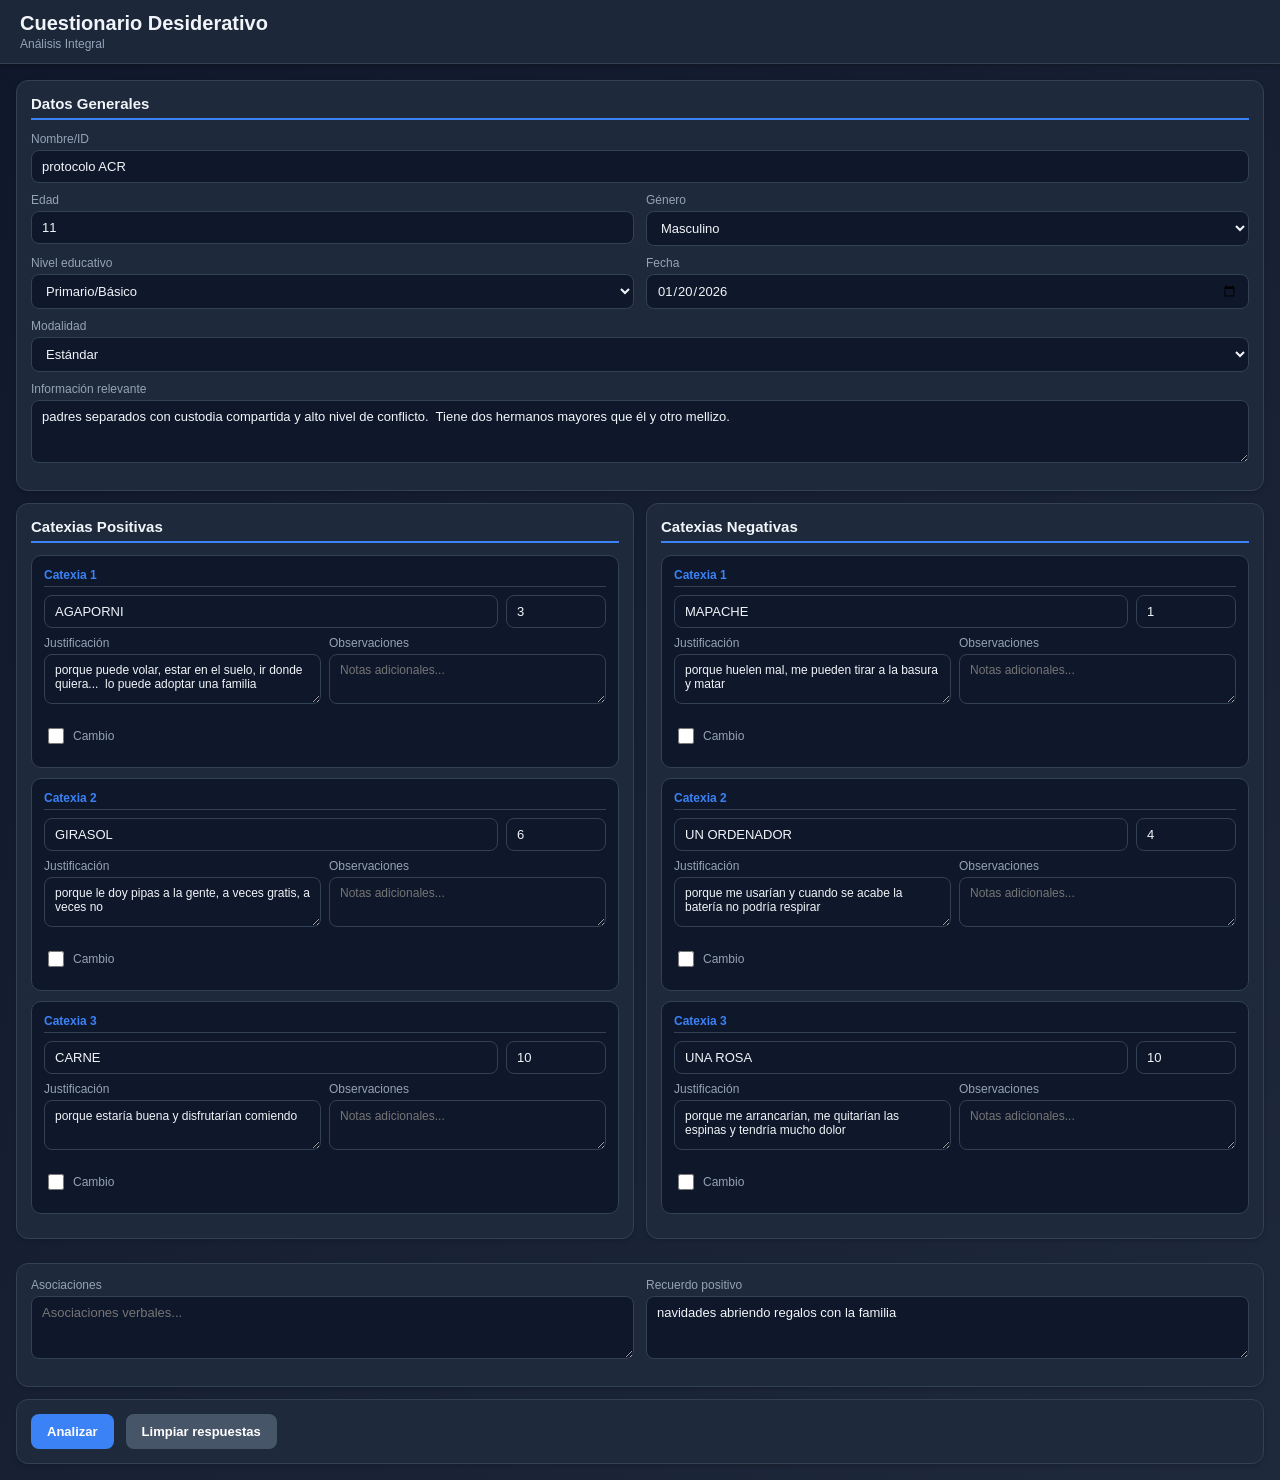
==== form.html @ c26e13d3 "Add files via upload" ====
<!DOCTYPE html>
<html lang="es">
<head>
  <meta charset="UTF-8"/>
  <meta name="viewport" content="width=device-width,initial-scale=1"/>
  <title>Cuestionario Desiderativo — Análisis Integral</title>
  <link rel="stylesheet" href="form.css"/>
</head>
<body>
  <header class="topbar">
    <div>
      <h1>Cuestionario Desiderativo</h1>
      <p class="subtitle">Análisis Integral</p>
    </div>
  </header>

  <main class="container">
    <section class="card">
      <h2>Datos Generales</h2>

      <div class="field">
        <label for="nombre">Nombre/ID</label>
        <input type="text" id="nombre" placeholder="Ej: Caso-001" required/>
      </div>

      <div class="row">
        <div class="field">
          <label for="edad">Edad</label>
          <input type="number" id="edad" min="4" max="100" required/>
        </div>

        <div class="field">
          <label for="genero">Género</label>
          <select id="genero" required>
            <option value="masculino">Masculino</option>
            <option value="femenino">Femenino</option>
            <option value="otro">Otro/No binario</option>
            <option value="no_consignado">No consignado</option>
          </select>
        </div>
      </div>

      <div class="row">
        <div class="field">
          <label for="nivel_educativo">Nivel educativo</label>
          <select id="nivel_educativo" required>
            <option value="primario">Primario/Básico</option>
            <option value="secundario">Secundario/Obligatorio</option>
            <option value="universitario">Universitario/Superior</option>
            <option value="postgrado">Postgrado/Especialización</option>
          </select>
        </div>

        <div class="field">
          <label for="fecha">Fecha</label>
          <input type="date" id="fecha" required/>
        </div>
      </div>

      <div class="field">
        <label for="modalidad">Modalidad</label>
        <select id="modalidad" required>
          <option value="estandar">Estándar</option>
          <option value="guiada_abreviada">Guiada Abreviada</option>
          <option value="guiada_extendida">Guiada Extendida</option>
        </select>
      </div>

      <div class="field">
        <label for="informacion">Información relevante</label>
        <textarea id="informacion" rows="3" placeholder="Contexto clínico, condiciones, observaciones..."></textarea>
      </div>
    </section>

    <div class="catexias-grid">
      <section class="card">
        <h2>Catexias Positivas</h2>
        <div id="positivas-container"></div>
      </section>

      <section class="card">
        <h2>Catexias Negativas</h2>
        <div id="negativas-container"></div>
      </section>
    </div>

    <section class="card">
      <div class="row">
        <div class="field">
          <label for="asociaciones">Asociaciones</label>
          <textarea id="asociaciones" rows="3" placeholder="Asociaciones verbales... "></textarea>
        </div>

        <div class="field">
          <label for="recuerdo">Recuerdo positivo</label>
          <textarea id="recuerdo" rows="3" placeholder="Recuerdo positivo del evaluado..."></textarea>
        </div>
      </div>
    </section>

    <section class="card actions">
      <div class="actions-row">
        <button type="button" id="analizar" class="primary">Analizar</button>
        <button type="button" id="limpiar" class="secondary">Limpiar respuestas</button>

        <div id="status" class="status" aria-live="polite">
          <span id="spinner" class="spinner" hidden></span>
          <span id="statusText"></span>
        </div>
      </div>
    </section>
  </main>

  <script src="form.js"></script>
</body>
</html>
---- form.css ----
:root{
  --bg-primary:#0f172a;
  --bg-secondary:#1e293b;
  --bg-card:#1e293b;
  --border:#334155;
  --text:#f1f5f9;
  --text-muted:#94a3b8;
  --primary:#3b82f6;
  --primary-hover:#2563eb;
  --secondary:#475569;
  --secondary-hover:#64748b;
  --danger:#ef4444;
  --danger-hover:#dc2626;
  --success:#10b981;
}

*{box-sizing:border-box;}

body{
  margin:0;
  font-family:'Inter',-apple-system,BlinkMacSystemFont,'Segoe UI',Roboto,sans-serif;
  background: linear-gradient(135deg,var(--bg-primary),var(--bg-secondary));
  color:var(--text);
  min-height:100vh;
  font-size:13px;
}

.topbar{
  background:rgba(30,41,59,0.95);
  backdrop-filter:blur(12px);
  border-bottom:1px solid var(--border);
  padding:12px 20px;
  position:sticky;
  top:0;
  z-index:100;
  box-shadow:0 2px 4px rgba(0,0,0,0.2);
}

h1{
  margin:0 0 2px;
  font-size:20px;
  font-weight:700;
  color:var(--text);
}

.subtitle{
  margin:0;
  color:var(--text-muted);
  font-size:12px;
  font-weight:500;
}

.container{
  max-width:1400px;
  margin:0 auto;
  padding:16px;
}

.card{
  background:var(--bg-card);
  border:1px solid var(--border);
  border-radius:12px;
  padding:14px;
  margin-bottom:12px;
  box-shadow:0 2px 4px rgba(0,0,0,0.15);
}

h2{
  margin:0 0 12px;
  font-size:15px;
  font-weight:600;
  color:var(--text);
  border-bottom:2px solid var(--primary);
  padding-bottom:6px;
}

.field{
  margin-bottom:10px;
}

label{
  display:block;
  font-size:12px;
  font-weight:500;
  color:var(--text-muted);
  margin-bottom:4px;
}

input,select,textarea{
  width:100%;
  padding:8px 10px;
  border-radius:8px;
  border:1px solid var(--border);
  background:var(--bg-primary);
  color:var(--text);
  font-family:inherit;
  font-size:13px;
  transition:all 0.2s ease;
}

input:focus,select:focus,textarea:focus{
  outline:none;
  border-color:var(--primary);
  box-shadow:0 0 0 2px rgba(59,130,246,0.1);
}

.row{
  display:grid;
  grid-template-columns:1fr 1fr;
  gap:12px;
}

.catexias-grid{
  display:grid;
  grid-template-columns:1fr 1fr;
  gap:12px;
  margin-bottom:12px;
}

.catexia-item{
  background:var(--bg-primary);
  border:1px solid var(--border);
  border-radius:10px;
  padding:12px;
  margin-bottom:10px;
}

.catexia-header{
  font-size:12px;
  font-weight:600;
  color:var(--primary);
  margin-bottom:8px;
  padding-bottom:4px;
  border-bottom:1px solid var(--border);
}

.catexia-main{
  display:grid;
  grid-template-columns:1fr 100px;
  gap:8px;
  margin-bottom:8px;
}

.catexia-texts{
  display:grid;
  grid-template-columns:1fr 1fr;
  gap:8px;
  margin-bottom:8px;
}

.catexia-texts textarea{
  min-height:50px;
  font-size:12px;
}

.checkbox-row{
  display:flex;
  align-items:center;
  gap:6px;
  margin-bottom:8px;
}

.checkbox-row input[type="checkbox"]{
  width:16px;
  height:16px;
  cursor:pointer;
}

.checkbox-row label{
  margin:0;
  cursor:pointer;
  font-size:12px;
}

.add-btn{
  width:100%;
  padding:8px;
  background:rgba(59,130,246,0.15);
  color:var(--primary);
  border:1px dashed var(--primary);
  border-radius:6px;
  font-size:12px;
  font-weight:600;
  cursor:pointer;
  transition:all 0.2s ease;
  margin-bottom:8px;
}

.add-btn:hover{
  background:rgba(59,130,246,0.25);
}

.extra-response{
  display:grid;
  grid-template-columns:1fr 90px 36px;
  gap:8px;
  margin-bottom:6px;
  padding:8px;
  background:rgba(15,23,42,0.5);
  border-radius:6px;
  border:1px solid rgba(51,65,85,0.5);
}

.extra-response input{
  font-size:12px;
  padding:6px 8px;
}

.remove-btn{
  background:var(--danger);
  color:white;
  border:none;
  border-radius:6px;
  cursor:pointer;
  font-weight:600;
  font-size:16px;
  transition:all 0.2s ease;
  padding:0;
}

.remove-btn:hover{
  background:var(--danger-hover);
}

button{
  border:none;
  border-radius:8px;
  padding:10px 16px;
  cursor:pointer;
  font-weight:600;
  font-family:inherit;
  font-size:13px;
  transition:all 0.2s ease;
}

button.primary{
  background:var(--primary);
  color:white;
}

button.primary:hover{
  background:var(--primary-hover);
  transform:translateY(-1px);
  box-shadow:0 4px 12px rgba(59,130,246,0.4);
}

button.secondary{
  background:var(--secondary);
  color:white;
}

button.secondary:hover{
  background:var(--secondary-hover);
}

button:disabled{
  opacity:0.5;
  cursor:not-allowed;
  transform:none;
}

.actions{
  margin-bottom:0;
}

.actions-row{
  display:flex;
  align-items:center;
  gap:12px;
}

.status{
  display:flex;
  align-items:center;
  gap:10px;
  min-height:20px;
  color:var(--text-muted);
  font-size:13px;
  font-weight:500;
}

.spinner{
  width:18px;
  height:18px;
  border-radius:50%;
  border:3px solid rgba(59,130,246,0.2);
  border-top-color:var(--primary);
  animation:spin 0.8s linear infinite;
}

@keyframes spin{
  to{transform:rotate(360deg);}
}

@media(max-width:1024px){
  .catexias-grid{
    grid-template-columns:1fr;
  }
  .row{
    grid-template-columns:1fr;
  }
}
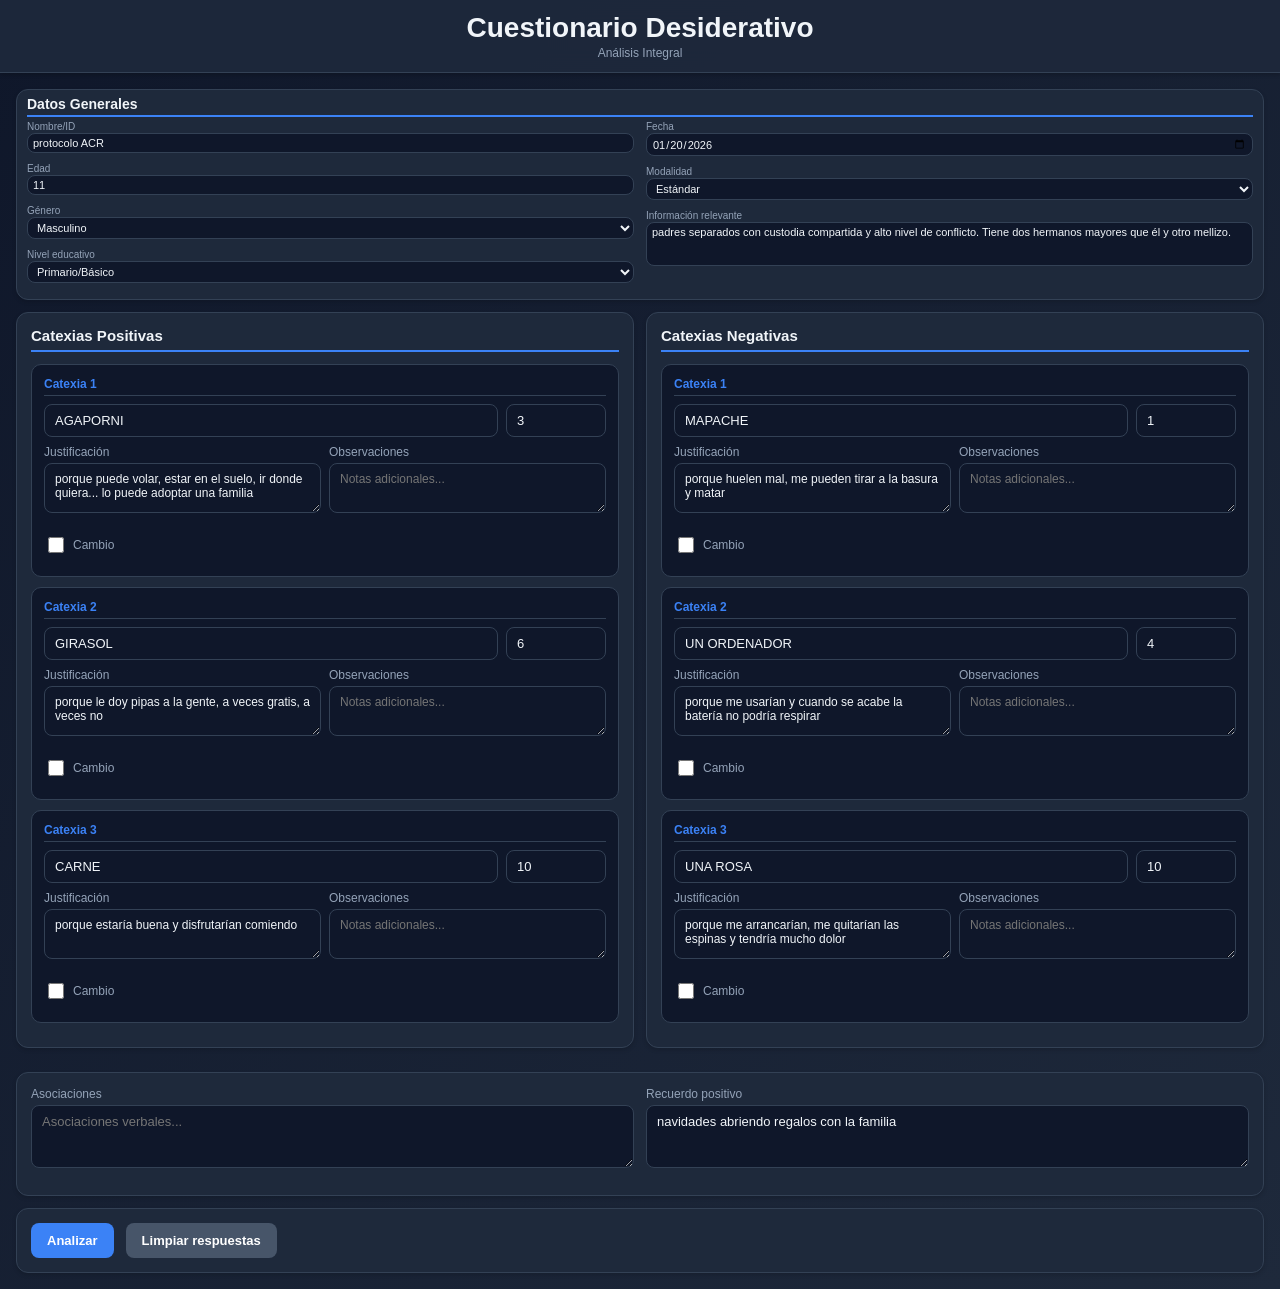
==== commit a584c818: "Add files via upload" ====
--- a/form.html
+++ b/form.html
@@ -9,66 +9,69 @@
 <body>
   <header class="topbar">
     <div>
-      <h1>Cuestionario Desiderativo</h1>
+      <h1 style="text-align: center; font-size: 28px;">Cuestionario Desiderativo</h1>
       <p class="subtitle">Análisis Integral</p>
     </div>
   </header>
 
   <main class="container">
-    <section class="card">
+    <section class="card compact-card">
       <h2>Datos Generales</h2>
+      
+      <div class="datos-generales-grid">
+        <!-- Columna izquierda -->
+        <div>
+          <div class="field compact-field">
+            <label for="nombre">Nombre/ID</label>
+            <input type="text" id="nombre" placeholder="Ej: Caso-001" required/>
+          </div>
 
-      <div class="field">
-        <label for="nombre">Nombre/ID</label>
-        <input type="text" id="nombre" placeholder="Ej: Caso-001" required/>
-      </div>
+          <div class="field compact-field">
+            <label for="edad">Edad</label>
+            <input type="number" id="edad" min="4" max="100" required/>
+          </div>
 
-      <div class="row">
-        <div class="field">
-          <label for="edad">Edad</label>
-          <input type="number" id="edad" min="4" max="100" required/>
+          <div class="field compact-field">
+            <label for="genero">Género</label>
+            <select id="genero" required>
+              <option value="masculino">Masculino</option>
+              <option value="femenino">Femenino</option>
+              <option value="otro">Otro</option>
+            </select>
+          </div>
+
+          <div class="field compact-field">
+            <label for="nivel_educativo">Nivel educativo</label>
+            <select id="nivel_educativo" required>
+              <option value="primario">Primario/Básico</option>
+              <option value="secundario">Secundario/Obligatorio</option>
+              <option value="universitario">Universitario/Superior</option>
+              <option value="postgrado">Postgrado/Especialización</option>
+            </select>
+          </div>
         </div>
 
-        <div class="field">
-          <label for="genero">Género</label>
-          <select id="genero" required>
-            <option value="masculino">Masculino</option>
-            <option value="femenino">Femenino</option>
-            <option value="otro">Otro/No binario</option>
-            <option value="no_consignado">No consignado</option>
-          </select>
+        <!-- Columna derecha -->
+        <div>
+          <div class="field compact-field">
+            <label for="fecha">Fecha</label>
+            <input type="date" id="fecha" required/>
+          </div>
+
+          <div class="field compact-field">
+            <label for="modalidad">Modalidad</label>
+            <select id="modalidad" required>
+              <option value="estandar">Estándar</option>
+              <option value="guiada_abreviada">Guiada Abreviada</option>
+              <option value="guiada_extendida">Guiada Extendida</option>
+            </select>
+          </div>
+
+          <div class="field compact-field">
+            <label for="informacion">Información relevante</label>
+            <textarea id="informacion" rows="3" placeholder="Contexto clínico, condiciones, observaciones..."></textarea>
+          </div>
         </div>
-      </div>
-
-      <div class="row">
-        <div class="field">
-          <label for="nivel_educativo">Nivel educativo</label>
-          <select id="nivel_educativo" required>
-            <option value="primario">Primario/Básico</option>
-            <option value="secundario">Secundario/Obligatorio</option>
-            <option value="universitario">Universitario/Superior</option>
-            <option value="postgrado">Postgrado/Especialización</option>
-          </select>
-        </div>
-
-        <div class="field">
-          <label for="fecha">Fecha</label>
-          <input type="date" id="fecha" required/>
-        </div>
-      </div>
-
-      <div class="field">
-        <label for="modalidad">Modalidad</label>
-        <select id="modalidad" required>
-          <option value="estandar">Estándar</option>
-          <option value="guiada_abreviada">Guiada Abreviada</option>
-          <option value="guiada_extendida">Guiada Extendida</option>
-        </select>
-      </div>
-
-      <div class="field">
-        <label for="informacion">Información relevante</label>
-        <textarea id="informacion" rows="3" placeholder="Contexto clínico, condiciones, observaciones..."></textarea>
       </div>
     </section>
 
@@ -109,6 +112,15 @@
         </div>
       </div>
     </section>
+
+    <!-- Sección de resultado (oculta inicialmente) -->
+    <section class="card" id="result-section" style="display:none;">
+      <h2>Informe Generado (editable)</h2>
+      <div id="result-text" contenteditable="true" class="result-editable"></div>
+      <div style="margin-top: 12px;">
+        <button type="button" id="guardar-imprimir" class="primary">Guardar / Imprimir</button>
+      </div>
+    </section>
   </main>
 
   <script src="form.js"></script>
--- a/form.css
+++ b/form.css
@@ -48,6 +48,7 @@
   color:var(--text-muted);
   font-size:12px;
   font-weight:500;
+  text-align: center;
 }
 
 .container{
@@ -63,6 +64,43 @@
   padding:14px;
   margin-bottom:12px;
   box-shadow:0 2px 4px rgba(0,0,0,0.15);
+}
+
+/* Estilo MUY compacto para Datos Generales */
+.compact-card {
+  padding: 6px 10px;
+}
+
+.compact-card h2 {
+  margin: 0 0 4px;
+  font-size: 14px;
+  padding-bottom: 3px;
+}
+
+.datos-generales-grid {
+  display: grid;
+  grid-template-columns: 1fr 1fr;
+  gap: 12px;
+}
+
+.compact-field {
+  margin-bottom: 2px;
+}
+
+.compact-field label {
+  margin-bottom: 1px;
+  font-size: 10px;
+}
+
+.compact-field input,
+.compact-field select,
+.compact-field textarea {
+  padding: 3px 5px;
+  font-size: 11px;
+}
+
+.compact-field textarea {
+  resize: none;
 }
 
 h2{
@@ -292,7 +330,62 @@
   to{transform:rotate(360deg);}
 }
 
+/* Estilos para el resultado - div editable con auto-expansión */
+.result-editable{
+  min-height:400px;
+  font-size:13px;
+  line-height:1.6;
+  text-align: justify;
+  padding: 12px;
+  border: 1px solid var(--border);
+  border-radius: 8px;
+  background: var(--bg-primary);
+  color: var(--text);
+  overflow-y: visible;
+  white-space: pre-wrap;
+  word-wrap: break-word;
+}
+
+.result-editable:focus{
+  outline:none;
+  border-color:var(--primary);
+  box-shadow:0 0 0 2px rgba(59,130,246,0.1);
+}
+
+.result-editable strong{
+  font-weight: 700;
+  color: var(--primary);
+}
+
+/* Estilos de impresión */
+@media print{
+  .topbar,.actions,#analizar,#limpiar,#status,#guardar-imprimir,h2{
+    display:none !important;
+  }
+  
+  .result-editable{
+    border:none;
+    background:white;
+    color:black;
+    padding:0;
+  }
+  
+  body{
+    background:white;
+    color:black;
+  }
+  
+  .card{
+    border:none;
+    box-shadow:none;
+    background:white;
+  }
+}
+
 @media(max-width:1024px){
+  .datos-generales-grid{
+    grid-template-columns:1fr;
+  }
   .catexias-grid{
     grid-template-columns:1fr;
   }
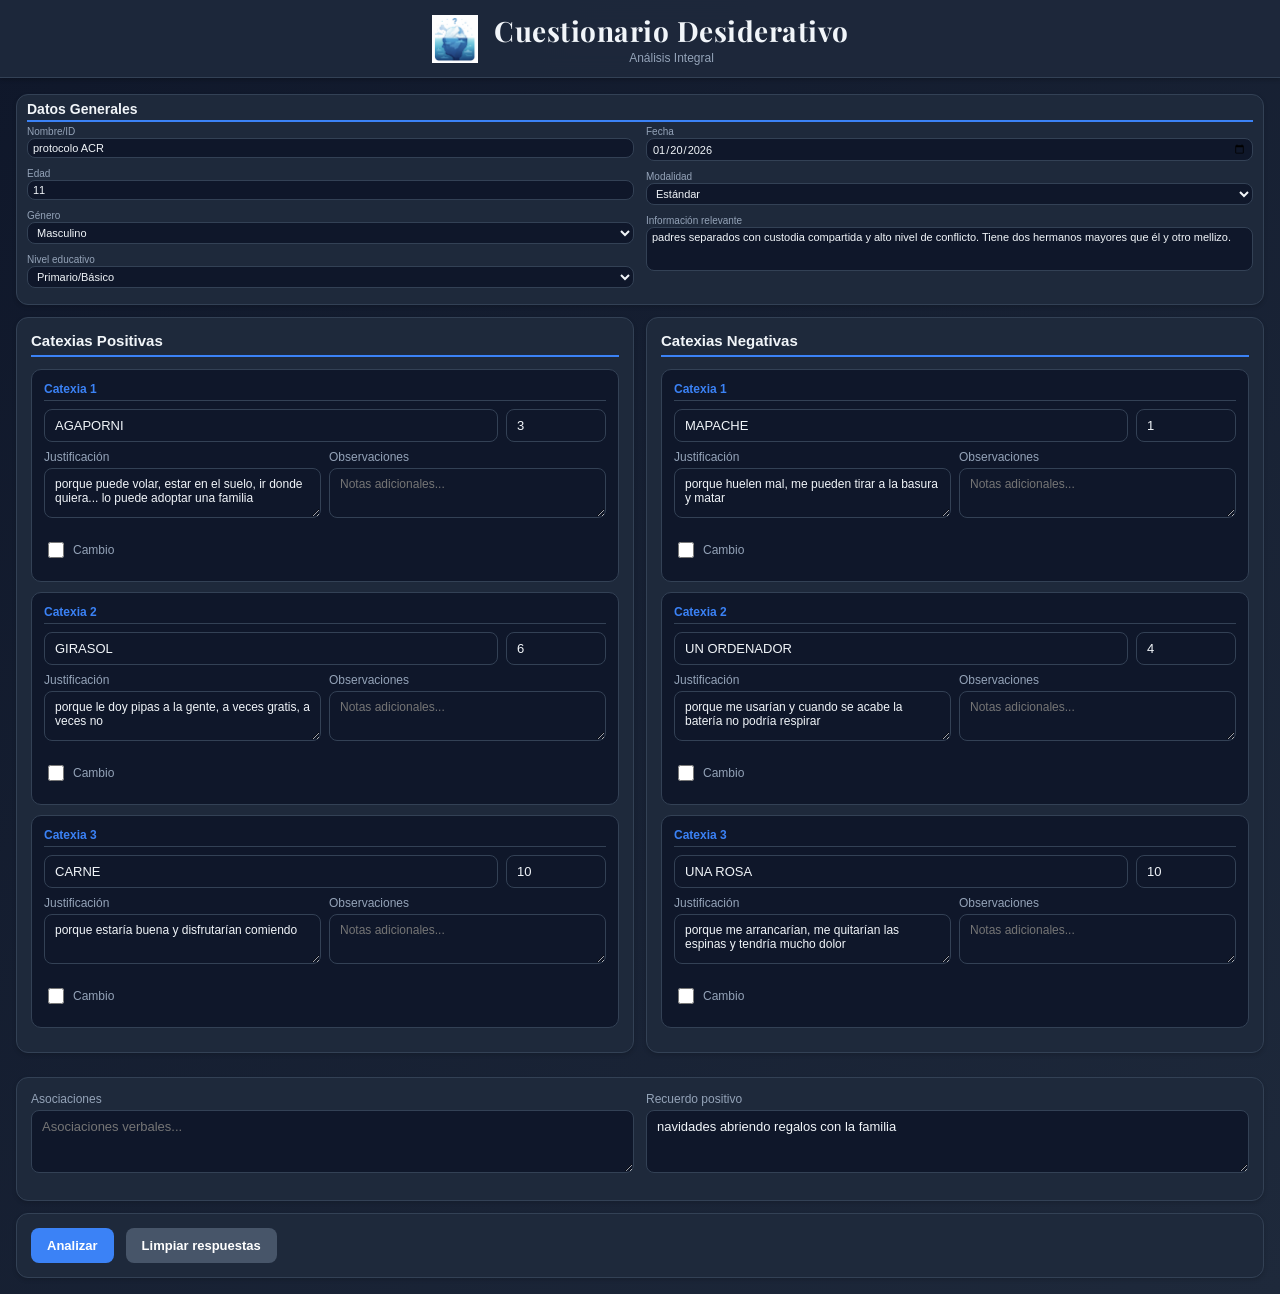
==== commit 094b77bb: "Add files via upload" ====
--- a/form.html
+++ b/form.html
@@ -4,13 +4,19 @@
   <meta charset="UTF-8"/>
   <meta name="viewport" content="width=device-width,initial-scale=1"/>
   <title>Cuestionario Desiderativo — Análisis Integral</title>
+  <link rel="preconnect" href="https://fonts.googleapis.com">
+  <link rel="preconnect" href="https://fonts.gstatic.com" crossorigin>
+  <link href="https://fonts.googleapis.com/css2?family=Playfair+Display:wght@700&display=swap" rel="stylesheet">
   <link rel="stylesheet" href="form.css"/>
 </head>
 <body>
   <header class="topbar">
-    <div>
-      <h1 style="text-align: center; font-size: 28px;">Cuestionario Desiderativo</h1>
-      <p class="subtitle">Análisis Integral</p>
+    <div class="header-content">
+      <img src="icon.png" alt="Icono" class="header-icon">
+      <div class="header-text">
+        <h1>Cuestionario Desiderativo</h1>
+        <p class="subtitle">Análisis Integral</p>
+      </div>
     </div>
   </header>
 
--- a/form.css
+++ b/form.css
@@ -36,11 +36,32 @@
   box-shadow:0 2px 4px rgba(0,0,0,0.2);
 }
 
+.header-content{
+  display: flex;
+  align-items: center;
+  justify-content: center;
+  gap: 15px;
+}
+
+.header-icon{
+  width: 48px;
+  height: 48px;
+  object-fit: contain;
+}
+
+.header-text{
+  display: flex;
+  flex-direction: column;
+  align-items: center;
+}
+
 h1{
   margin:0 0 2px;
-  font-size:20px;
+  font-size:28px;
   font-weight:700;
   color:var(--text);
+  font-family: 'Playfair Display', serif;
+  letter-spacing: 0.5px;
 }
 
 .subtitle{
@@ -392,4 +413,14 @@
   .row{
     grid-template-columns:1fr;
   }
+  
+  .header-content{
+    flex-direction: column;
+    gap: 8px;
+  }
+  
+  .header-icon{
+    width: 40px;
+    height: 40px;
+  }
 }
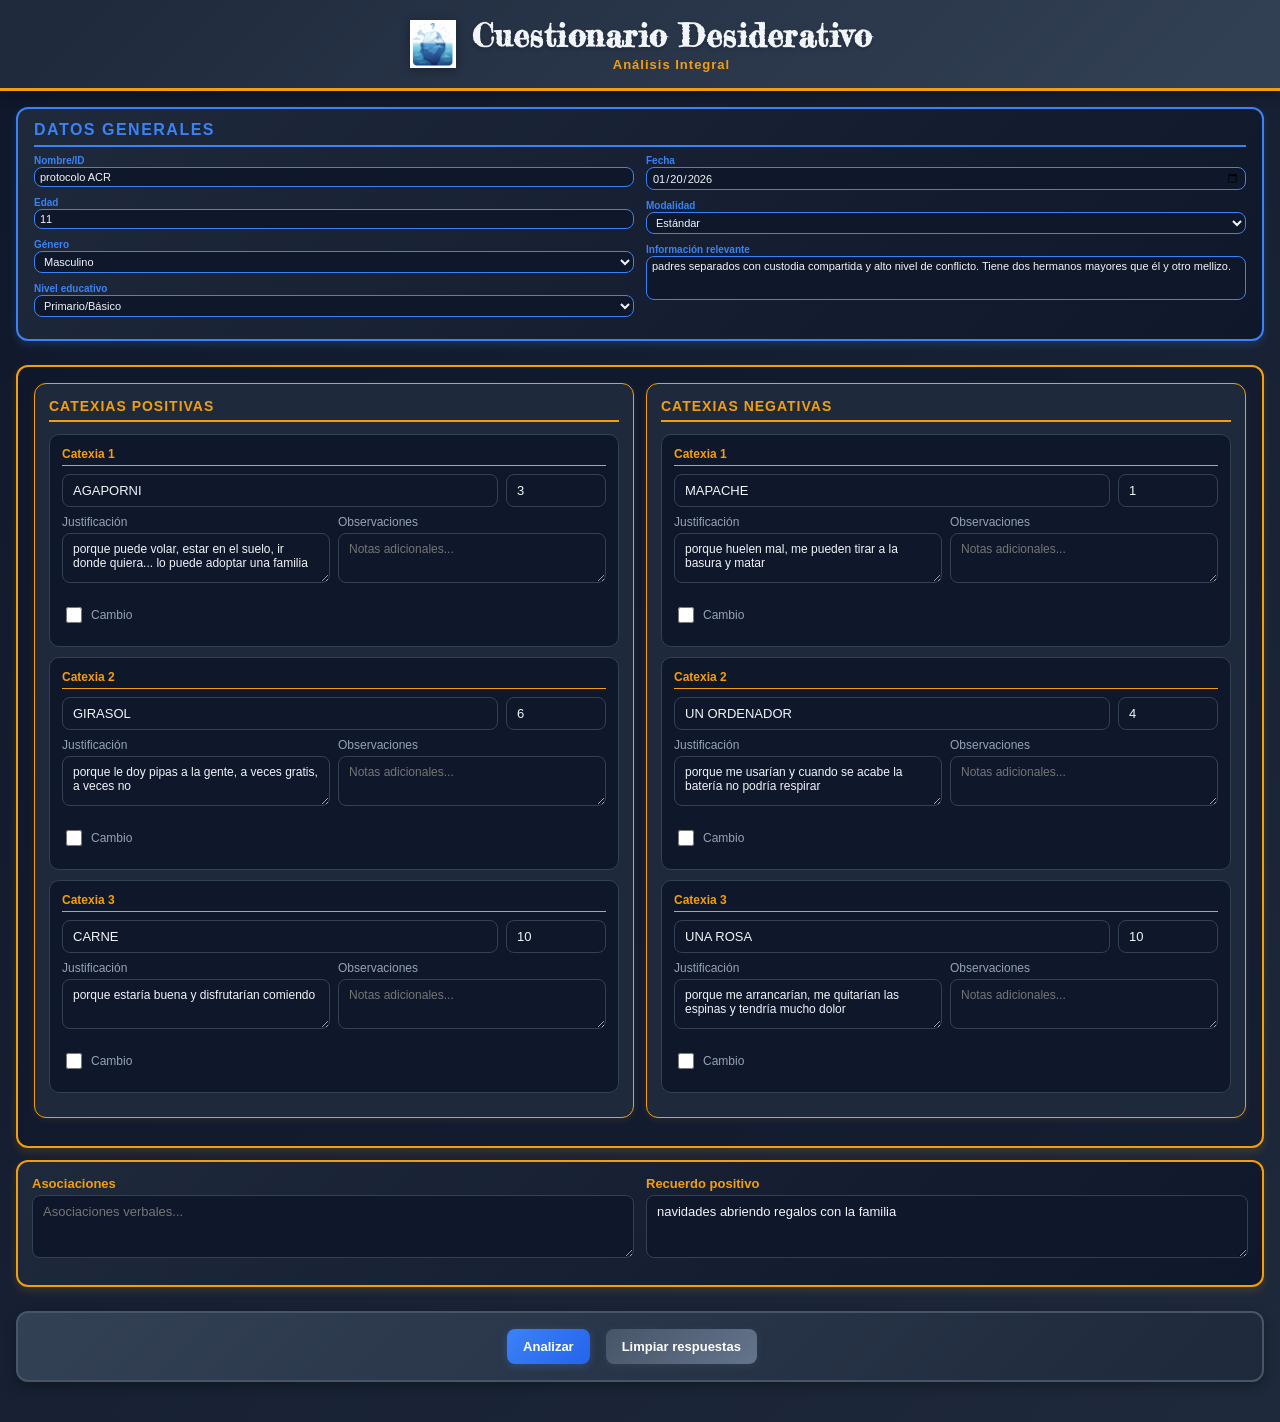
==== commit f3eea287: "Add files via upload" ====
--- a/form.html
+++ b/form.html
@@ -6,7 +6,7 @@
   <title>Cuestionario Desiderativo — Análisis Integral</title>
   <link rel="preconnect" href="https://fonts.googleapis.com">
   <link rel="preconnect" href="https://fonts.gstatic.com" crossorigin>
-  <link href="https://fonts.googleapis.com/css2?family=Playfair+Display:wght@700&display=swap" rel="stylesheet">
+  <link href="https://fonts.googleapis.com/css2?family=Fredericka+the+Great&display=swap" rel="stylesheet">
   <link rel="stylesheet" href="form.css"/>
 </head>
 <body>
--- a/form.css
+++ b/form.css
@@ -12,6 +12,8 @@
   --danger:#ef4444;
   --danger-hover:#dc2626;
   --success:#10b981;
+  --accent-gold:#f59e0b;
+  --section-separator:#1e293b;
 }
 
 *{box-sizing:border-box;}
@@ -25,15 +27,16 @@
   font-size:13px;
 }
 
+/* SECCIÓN 1: TÍTULO */
 .topbar{
-  background:rgba(30,41,59,0.95);
+  background: linear-gradient(135deg, #1e293b 0%, #334155 100%);
   backdrop-filter:blur(12px);
-  border-bottom:1px solid var(--border);
-  padding:12px 20px;
+  border-bottom: 3px solid var(--accent-gold);
+  padding:16px 20px;
   position:sticky;
   top:0;
   z-index:100;
-  box-shadow:0 2px 4px rgba(0,0,0,0.2);
+  box-shadow: 0 4px 12px rgba(0,0,0,0.3);
 }
 
 .header-content{
@@ -47,6 +50,7 @@
   width: 48px;
   height: 48px;
   object-fit: contain;
+  filter: drop-shadow(0 2px 4px rgba(0,0,0,0.3));
 }
 
 .header-text{
@@ -57,19 +61,21 @@
 
 h1{
   margin:0 0 2px;
-  font-size:28px;
+  font-size:32px;
   font-weight:700;
   color:var(--text);
-  font-family: 'Playfair Display', serif;
+  font-family: 'Fredericka the Great', cursive;
   letter-spacing: 0.5px;
+  text-shadow: 0 2px 4px rgba(0,0,0,0.2);
 }
 
 .subtitle{
   margin:0;
-  color:var(--text-muted);
-  font-size:12px;
-  font-weight:500;
+  color:var(--accent-gold);
+  font-size:13px;
+  font-weight:600;
   text-align: center;
+  letter-spacing: 1px;
 }
 
 .container{
@@ -87,15 +93,24 @@
   box-shadow:0 2px 4px rgba(0,0,0,0.15);
 }
 
-/* Estilo MUY compacto para Datos Generales */
+/* SECCIÓN 2: DATOS GENERALES */
 .compact-card {
-  padding: 6px 10px;
+  padding: 12px 16px;
+  background: linear-gradient(135deg, #1e293b 0%, #0f172a 100%);
+  border: 2px solid var(--primary);
+  box-shadow: 0 4px 8px rgba(59, 130, 246, 0.2);
+  margin-bottom: 24px;
 }
 
 .compact-card h2 {
-  margin: 0 0 4px;
-  font-size: 14px;
-  padding-bottom: 3px;
+  margin: 0 0 8px;
+  font-size: 16px;
+  padding-bottom: 6px;
+  color: var(--primary);
+  text-transform: uppercase;
+  letter-spacing: 1.5px;
+  font-weight: 700;
+  border-bottom: 2px solid var(--primary);
 }
 
 .datos-generales-grid {
@@ -111,6 +126,8 @@
 .compact-field label {
   margin-bottom: 1px;
   font-size: 10px;
+  color: var(--primary);
+  font-weight: 600;
 }
 
 .compact-field input,
@@ -118,10 +135,54 @@
 .compact-field textarea {
   padding: 3px 5px;
   font-size: 11px;
+  border: 1px solid var(--primary);
 }
 
 .compact-field textarea {
   resize: none;
+}
+
+/* SECCIÓN 3: CATEXIAS, ASOCIACIONES Y RECUERDO */
+.catexias-grid{
+  display:grid;
+  grid-template-columns:1fr 1fr;
+  gap:12px;
+  margin-bottom:12px;
+  padding: 16px;
+  background: rgba(15, 23, 42, 0.5);
+  border-radius: 12px;
+  border: 2px solid var(--accent-gold);
+  box-shadow: 0 4px 8px rgba(245, 158, 11, 0.15);
+}
+
+.catexias-grid .card{
+  background: var(--bg-card);
+  border: 1px solid var(--accent-gold);
+  box-shadow: 0 2px 6px rgba(245, 158, 11, 0.1);
+}
+
+.catexias-grid h2{
+  color: var(--accent-gold);
+  border-bottom-color: var(--accent-gold);
+  text-transform: uppercase;
+  letter-spacing: 1px;
+  font-size: 14px;
+}
+
+/* Tarjeta de Asociaciones y Recuerdo */
+.card:has(#asociaciones),
+.card:has(#recuerdo) {
+  background: linear-gradient(135deg, #1e293b 0%, #0f172a 100%);
+  border: 2px solid var(--accent-gold);
+  box-shadow: 0 4px 8px rgba(245, 158, 11, 0.15);
+  margin-bottom: 24px;
+}
+
+.card:has(#asociaciones) label,
+.card:has(#recuerdo) label {
+  color: var(--accent-gold);
+  font-weight: 600;
+  font-size: 13px;
 }
 
 h2{
@@ -169,13 +230,6 @@
   gap:12px;
 }
 
-.catexias-grid{
-  display:grid;
-  grid-template-columns:1fr 1fr;
-  gap:12px;
-  margin-bottom:12px;
-}
-
 .catexia-item{
   background:var(--bg-primary);
   border:1px solid var(--border);
@@ -187,10 +241,10 @@
 .catexia-header{
   font-size:12px;
   font-weight:600;
-  color:var(--primary);
+  color:var(--accent-gold);
   margin-bottom:8px;
   padding-bottom:4px;
-  border-bottom:1px solid var(--border);
+  border-bottom:1px solid var(--accent-gold);
 }
 
 .catexia-main{
@@ -223,6 +277,7 @@
   width:16px;
   height:16px;
   cursor:pointer;
+  accent-color: var(--accent-gold);
 }
 
 .checkbox-row label{
@@ -234,9 +289,9 @@
 .add-btn{
   width:100%;
   padding:8px;
-  background:rgba(59,130,246,0.15);
-  color:var(--primary);
-  border:1px dashed var(--primary);
+  background:rgba(245, 158, 11, 0.15);
+  color:var(--accent-gold);
+  border:1px dashed var(--accent-gold);
   border-radius:6px;
   font-size:12px;
   font-weight:600;
@@ -246,7 +301,7 @@
 }
 
 .add-btn:hover{
-  background:rgba(59,130,246,0.25);
+  background:rgba(245, 158, 11, 0.25);
 }
 
 .extra-response{
@@ -293,23 +348,27 @@
 }
 
 button.primary{
-  background:var(--primary);
+  background: linear-gradient(135deg, var(--primary) 0%, #2563eb 100%);
   color:white;
+  box-shadow: 0 2px 8px rgba(59, 130, 246, 0.3);
 }
 
 button.primary:hover{
-  background:var(--primary-hover);
-  transform:translateY(-1px);
-  box-shadow:0 4px 12px rgba(59,130,246,0.4);
+  background: linear-gradient(135deg, var(--primary-hover) 0%, #1d4ed8 100%);
+  transform:translateY(-2px);
+  box-shadow:0 4px 16px rgba(59,130,246,0.5);
 }
 
 button.secondary{
-  background:var(--secondary);
+  background: linear-gradient(135deg, var(--secondary) 0%, #64748b 100%);
   color:white;
+  box-shadow: 0 2px 8px rgba(71, 85, 105, 0.3);
 }
 
 button.secondary:hover{
-  background:var(--secondary-hover);
+  background: linear-gradient(135deg, var(--secondary-hover) 0%, #475569 100%);
+  transform:translateY(-2px);
+  box-shadow:0 4px 16px rgba(71, 85, 105, 0.5);
 }
 
 button:disabled{
@@ -318,14 +377,20 @@
   transform:none;
 }
 
+/* SECCIÓN 4: BOTONES ANALIZAR Y LIMPIAR */
 .actions{
-  margin-bottom:0;
+  margin-bottom:24px;
+  background: linear-gradient(135deg, #334155 0%, #1e293b 100%);
+  border: 2px solid var(--secondary);
+  box-shadow: 0 4px 12px rgba(0, 0, 0, 0.3);
+  padding: 16px;
 }
 
 .actions-row{
   display:flex;
   align-items:center;
-  gap:12px;
+  gap:16px;
+  justify-content: center;
 }
 
 .status{
@@ -333,9 +398,9 @@
   align-items:center;
   gap:10px;
   min-height:20px;
-  color:var(--text-muted);
+  color:var(--primary);
   font-size:13px;
-  font-weight:500;
+  font-weight:600;
 }
 
 .spinner{
@@ -351,55 +416,238 @@
   to{transform:rotate(360deg);}
 }
 
-/* Estilos para el resultado - div editable con auto-expansión */
+/* SECCIÓN 5: INFORME GENERADO */
+#result-section{
+  background: linear-gradient(135deg, #0f172a 0%, #1e293b 100%);
+  border: 3px solid var(--success);
+  box-shadow: 0 6px 16px rgba(16, 185, 129, 0.25);
+  padding: 20px;
+  margin-top: 24px;
+}
+
+#result-section h2{
+  color: var(--success);
+  border-bottom-color: var(--success);
+  text-transform: uppercase;
+  letter-spacing: 1.5px;
+  font-size: 17px;
+  margin-bottom: 16px;
+}
+
 .result-editable{
   min-height:400px;
   font-size:13px;
   line-height:1.6;
   text-align: justify;
-  padding: 12px;
-  border: 1px solid var(--border);
+  padding: 16px;
+  border: 2px solid var(--success);
   border-radius: 8px;
-  background: var(--bg-primary);
+  background: rgba(15, 23, 42, 0.8);
   color: var(--text);
   overflow-y: visible;
   white-space: pre-wrap;
   word-wrap: break-word;
+  box-shadow: inset 0 2px 8px rgba(0, 0, 0, 0.2);
 }
 
 .result-editable:focus{
   outline:none;
-  border-color:var(--primary);
-  box-shadow:0 0 0 2px rgba(59,130,246,0.1);
+  border-color:var(--success);
+  box-shadow: 0 0 0 3px rgba(16, 185, 129, 0.2);
 }
 
 .result-editable strong{
   font-weight: 700;
-  color: var(--primary);
-}
-
-/* Estilos de impresión */
+  color: var(--success);
+}
+
+/* ========== ESTILOS DE IMPRESIÓN / PDF ========== */
 @media print{
-  .topbar,.actions,#analizar,#limpiar,#status,#guardar-imprimir,h2{
-    display:none !important;
-  }
-  
-  .result-editable{
-    border:none;
-    background:white;
-    color:black;
-    padding:0;
-  }
-  
   body{
     background:white;
     color:black;
   }
   
-  .card{
-    border:none;
-    box-shadow:none;
-    background:white;
+  .container{
+    max-width: 100%;
+    padding: 0;
+  }
+  
+  /* Ocultar elementos de interfaz */
+  .actions,
+  #analizar,
+  #limpiar,
+  #status,
+  #guardar-imprimir,
+  .add-btn,
+  .remove-btn,
+  .checkbox-row {
+    display: none !important;
+  }
+  
+  /* PÁGINA 1: Título visible */
+  .topbar{
+    display: block !important;
+    background: white;
+    border-bottom: 2px solid black;
+    box-shadow: none;
+    padding: 15px;
+    page-break-after: avoid;
+  }
+  
+  .header-content{
+    display: flex;
+    justify-content: center;
+    align-items: center;
+  }
+  
+  .header-icon{
+    filter: none;
+    width: 40px;
+    height: 40px;
+  }
+  
+  h1{
+    color: black;
+    text-shadow: none;
+    font-size: 20pt;
+  }
+  
+  .subtitle{
+    color: #333;
+    font-size: 11pt;
+  }
+  
+  /* Datos Generales */
+  .compact-card {
+    background: white;
+    border: 1px solid black;
+    box-shadow: none;
+    padding: 10px;
+    margin-bottom: 15px;
+    page-break-inside: avoid;
+  }
+  
+  .compact-card h2 {
+    color: black;
+    border-bottom: 1px solid black;
+    font-size: 12pt;
+  }
+  
+  .compact-field label {
+    color: black;
+    font-size: 8pt;
+  }
+  
+  .compact-field input,
+  .compact-field select,
+  .compact-field textarea {
+    border: 1px solid #666;
+    background: white;
+    color: black;
+    font-size: 9pt;
+  }
+  
+  /* Catexias */
+  .catexias-grid{
+    background: white;
+    border: 1px solid black;
+    box-shadow: none;
+    padding: 10px;
+    margin-bottom: 15px;
+    page-break-inside: avoid;
+  }
+  
+  .catexias-grid .card{
+    background: white;
+    border: 1px solid #999;
+    box-shadow: none;
+  }
+  
+  .catexias-grid h2{
+    color: black;
+    border-bottom-color: black;
+    font-size: 11pt;
+  }
+  
+  .catexia-item{
+    background: white;
+    border: 1px solid #ccc;
+    padding: 8px;
+    margin-bottom: 8px;
+    page-break-inside: avoid;
+  }
+  
+  .catexia-header{
+    color: black;
+    border-bottom-color: #666;
+    font-size: 9pt;
+  }
+  
+  .catexia-main input,
+  .catexia-texts textarea{
+    border: 1px solid #999;
+    background: white;
+    color: black;
+    font-size: 8pt;
+  }
+  
+  /* Asociaciones y Recuerdo */
+  .card:has(#asociaciones),
+  .card:has(#recuerdo) {
+    background: white;
+    border: 1px solid black;
+    box-shadow: none;
+    padding: 10px;
+    margin-bottom: 15px;
+    page-break-inside: avoid;
+  }
+  
+  .card:has(#asociaciones) label,
+  .card:has(#recuerdo) label {
+    color: black;
+    font-size: 10pt;
+  }
+  
+  .card:has(#asociaciones) textarea,
+  .card:has(#recuerdo) textarea {
+    border: 1px solid #666;
+    background: white;
+    color: black;
+    font-size: 9pt;
+  }
+  
+  /* Forzar salto de página antes del informe */
+  .card:has(#recuerdo) {
+    page-break-after: page;
+  }
+  
+  /* PÁGINA 2+: Informe */
+  #result-section{
+    background: white;
+    border: none;
+    box-shadow: none;
+    padding: 15px;
+    page-break-before: page;
+  }
+  
+  #result-section h2{
+    display: none !important;
+  }
+  
+  .result-editable{
+    border: none;
+    background: white;
+    color: black;
+    padding: 0;
+    font-size: 11pt;
+    line-height: 1.5;
+    box-shadow: none;
+  }
+  
+  .result-editable strong{
+    font-weight: bold;
+    color: black;
   }
 }
 
